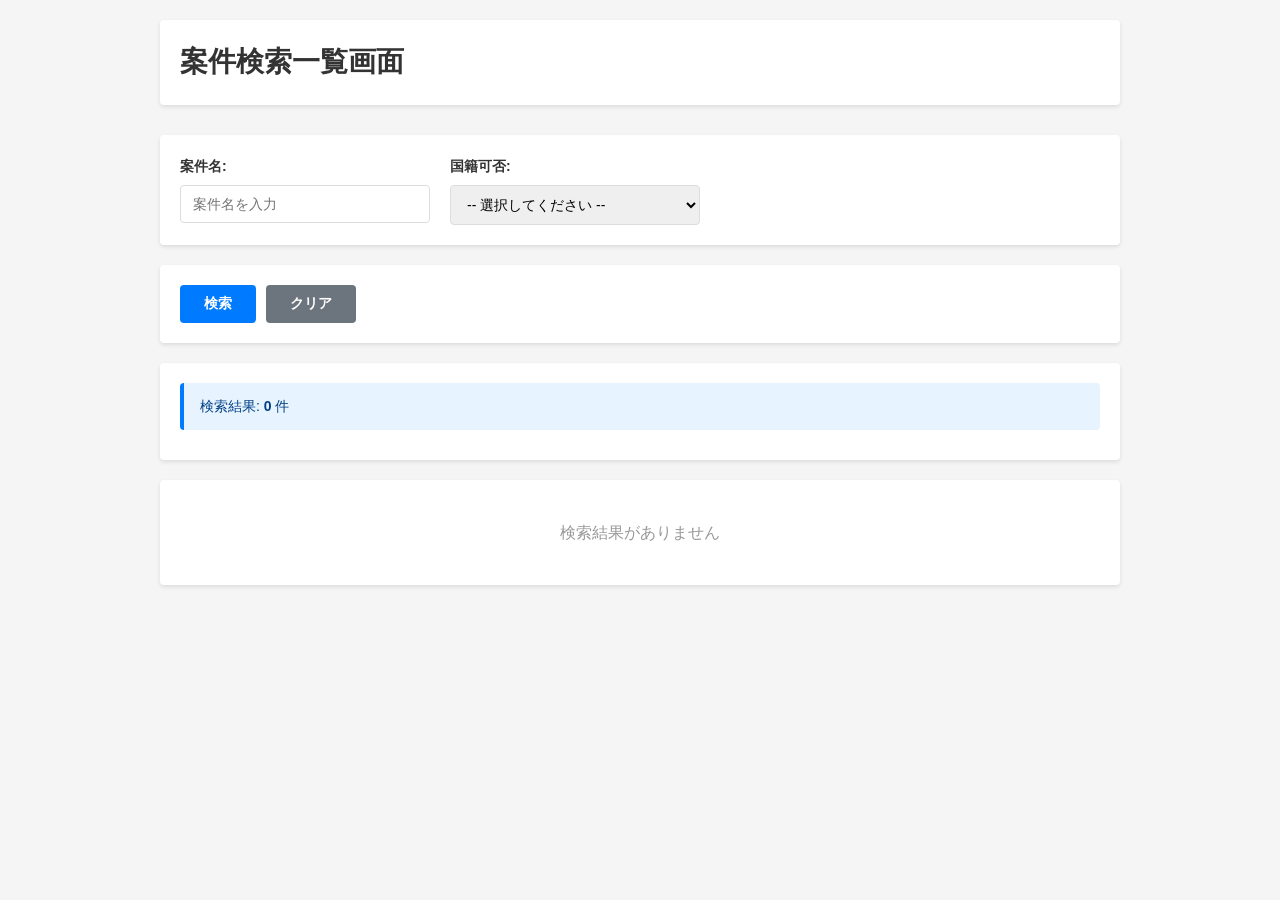
==== source/index.html @ b7bf78bf "初期コミット: 案件検索一覧画面のMD仕様書および実装" ====
<!DOCTYPE html>
<html lang="ja">
<head>
  <meta charset="UTF-8">
  <meta name="viewport" content="width=device-width, initial-scale=1.0">
  <title>案件検索一覧画面</title>
  <link rel="stylesheet" href="css/style.css">
</head>
<body>
  <div class="container">
    <!-- Header -->
    <div class="header">
      <h1>案件検索一覧画面</h1>
    </div>

    <!-- Search Form -->
    <div id="search-form-container"></div>

    <!-- Search Actions -->
    <div id="search-actions-container"></div>

    <!-- Message Area -->
    <div id="message-area-container"></div>

    <!-- Result Table -->
    <div id="result-table-container"></div>
  </div>

  <!-- Application Script -->
  <script type="module" src="js/app.js"></script>
</body>
</html>
---- source/css/style.css ----
/**
 * style.css
 * 案件検索一覧画面のスタイル
 */

* {
  margin: 0;
  padding: 0;
  box-sizing: border-box;
}

body {
  font-family: "Segoe UI", Tahoma, Geneva, Verdana, sans-serif;
  background-color: #f5f5f5;
  color: #333;
  line-height: 1.6;
}

.container {
  max-width: 1000px;
  margin: 0 auto;
  padding: 20px;
}

/* ========== Header ========== */
.header {
  background-color: #fff;
  padding: 20px;
  margin-bottom: 30px;
  border-radius: 4px;
  box-shadow: 0 2px 4px rgba(0, 0, 0, 0.1);
}

.header h1 {
  font-size: 28px;
  color: #333;
  font-weight: 600;
}

/* ========== Search Form ========== */
.search-form {
  background-color: #fff;
  padding: 20px;
  margin-bottom: 20px;
  border-radius: 4px;
  box-shadow: 0 2px 4px rgba(0, 0, 0, 0.1);
  display: flex;
  gap: 20px;
  flex-wrap: wrap;
}

.form-group {
  display: flex;
  flex-direction: column;
  gap: 8px;
}

.form-group label {
  font-weight: 600;
  color: #333;
  font-size: 14px;
}

.form-group input,
.form-group select {
  padding: 10px 12px;
  border: 1px solid #ddd;
  border-radius: 4px;
  font-size: 14px;
  font-family: inherit;
  min-width: 250px;
  transition: border-color 0.3s ease;
}

.form-group input:focus,
.form-group select:focus {
  outline: none;
  border-color: #007bff;
  box-shadow: 0 0 0 3px rgba(0, 123, 255, 0.1);
}

/* ========== Search Actions ========== */
.search-actions {
  background-color: #fff;
  padding: 20px;
  margin-bottom: 20px;
  border-radius: 4px;
  box-shadow: 0 2px 4px rgba(0, 0, 0, 0.1);
  display: flex;
  gap: 10px;
}

.btn {
  padding: 10px 24px;
  border: none;
  border-radius: 4px;
  font-size: 14px;
  font-weight: 600;
  cursor: pointer;
  transition: all 0.3s ease;
  font-family: inherit;
}

.btn-primary {
  background-color: #007bff;
  color: white;
}

.btn-primary:hover:not(:disabled) {
  background-color: #0056b3;
  box-shadow: 0 2px 8px rgba(0, 86, 179, 0.3);
}

.btn-primary:disabled {
  background-color: #ccc;
  cursor: not-allowed;
  opacity: 0.6;
}

.btn-secondary {
  background-color: #6c757d;
  color: white;
}

.btn-secondary:hover:not(:disabled) {
  background-color: #5a6268;
  box-shadow: 0 2px 8px rgba(90, 98, 104, 0.3);
}

.btn-secondary:disabled {
  background-color: #ccc;
  cursor: not-allowed;
  opacity: 0.6;
}

/* ========== Message Area ========== */
.message {
  padding: 12px 16px;
  border-radius: 4px;
  margin-bottom: 10px;
  font-size: 14px;
}

.message-error {
  background-color: #f8d7da;
  color: #721c24;
  border-left: 4px solid #dc3545;
}

.message-info {
  background-color: #d1ecf1;
  color: #0c5460;
  border-left: 4px solid #17a2b8;
}

.message-count {
  background-color: #e7f3ff;
  color: #004085;
  border-left: 4px solid #007bff;
  font-weight: 500;
}

#message-area-container {
  background-color: #fff;
  padding: 20px;
  margin-bottom: 20px;
  border-radius: 4px;
  box-shadow: 0 2px 4px rgba(0, 0, 0, 0.1);
  min-height: 50px;
  display: flex;
  flex-direction: column;
  justify-content: center;
}

/* ========== Result Table ========== */
.result-table {
  background-color: #fff;
  border-radius: 4px;
  box-shadow: 0 2px 4px rgba(0, 0, 0, 0.1);
  overflow: hidden;
}

.projects-table {
  width: 100%;
  border-collapse: collapse;
  font-size: 14px;
}

.projects-table thead {
  background-color: #f8f9fa;
  border-bottom: 2px solid #dee2e6;
}

.projects-table th {
  padding: 15px;
  text-align: left;
  font-weight: 600;
  color: #333;
  white-space: nowrap;
}

.projects-table tbody tr {
  border-bottom: 1px solid #dee2e6;
  transition: background-color 0.2s ease;
}

.projects-table tbody tr:hover {
  background-color: #f8f9fa;
}

.projects-table td {
  padding: 15px;
  color: #333;
}

.projects-table td.align-right {
  text-align: right;
}

.no-results {
  padding: 40px 20px;
  text-align: center;
  color: #999;
  font-size: 16px;
}

/* ========== Responsive ========== */
@media (max-width: 768px) {
  .container {
    padding: 10px;
  }

  .header {
    padding: 15px;
  }

  .header h1 {
    font-size: 20px;
  }

  .search-form {
    flex-direction: column;
    gap: 15px;
  }

  .form-group input,
  .form-group select {
    min-width: 100%;
  }

  .search-actions {
    flex-direction: column;
  }

  .btn {
    width: 100%;
  }

  .projects-table {
    font-size: 12px;
  }

  .projects-table th,
  .projects-table td {
    padding: 10px;
  }

  .message {
    font-size: 12px;
  }
}

@media (max-width: 480px) {
  .container {
    padding: 5px;
  }

  .header h1 {
    font-size: 16px;
  }

  .form-group {
    gap: 5px;
  }

  .form-group label {
    font-size: 12px;
  }

  .projects-table th,
  .projects-table td {
    padding: 8px;
  }

  .projects-table th {
    font-size: 11px;
  }

  .projects-table {
    font-size: 11px;
  }
}
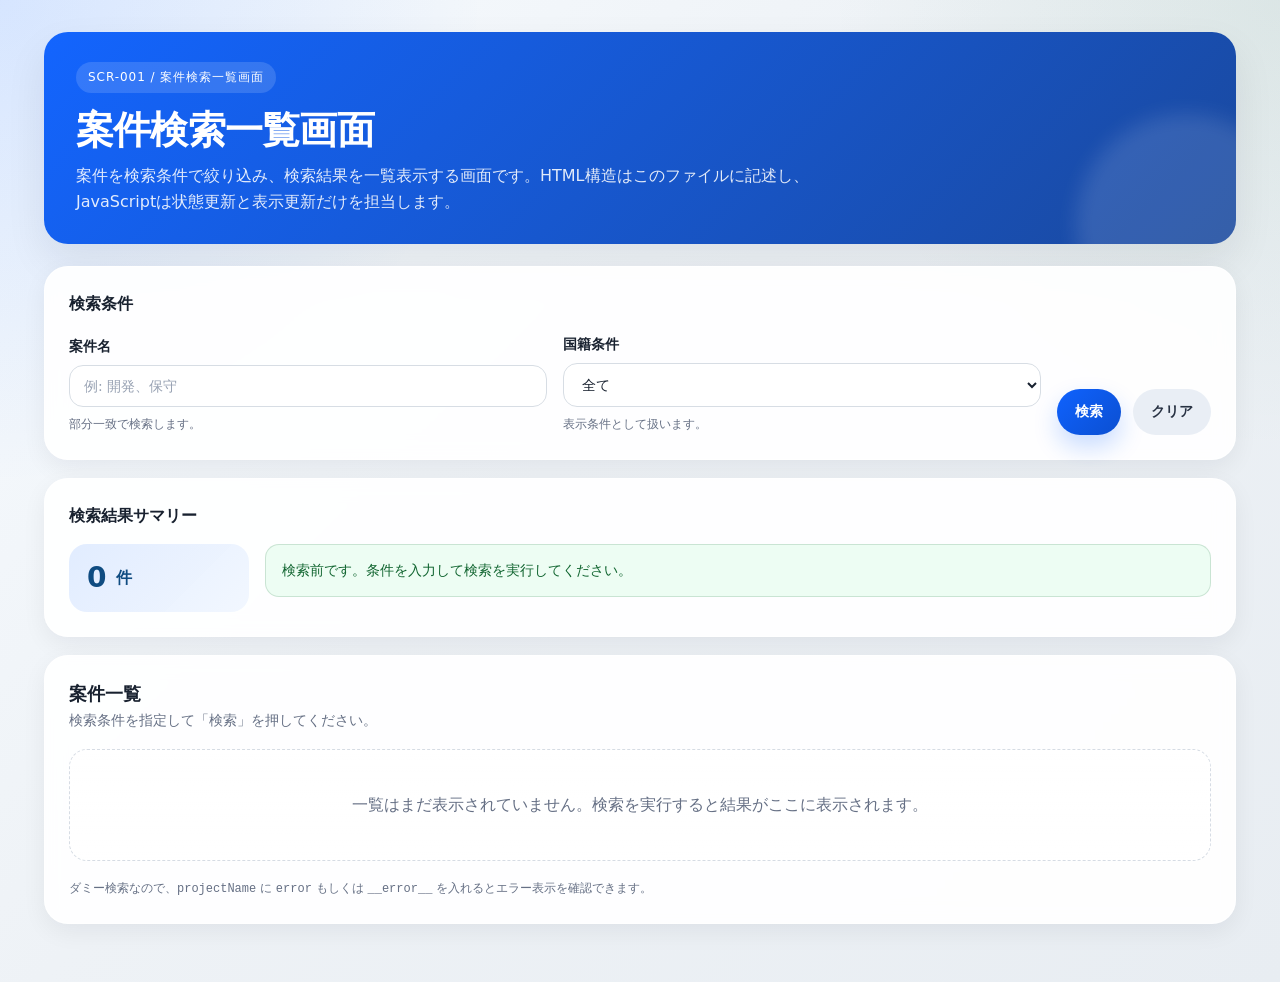
==== commit 637aee89: "feat: regenerate SCR-001 docs and source" ====
--- a/source/index.html
+++ b/source/index.html
@@ -1,32 +1,12 @@
-<!DOCTYPE html>
+﻿<!DOCTYPE html>
 <html lang="ja">
 <head>
   <meta charset="UTF-8">
+  <meta http-equiv="refresh" content="0; url=SCR-001_案件検索一覧画面.html">
   <meta name="viewport" content="width=device-width, initial-scale=1.0">
   <title>案件検索一覧画面</title>
-  <link rel="stylesheet" href="css/style.css">
 </head>
 <body>
-  <div class="container">
-    <!-- Header -->
-    <div class="header">
-      <h1>案件検索一覧画面</h1>
-    </div>
-
-    <!-- Search Form -->
-    <div id="search-form-container"></div>
-
-    <!-- Search Actions -->
-    <div id="search-actions-container"></div>
-
-    <!-- Message Area -->
-    <div id="message-area-container"></div>
-
-    <!-- Result Table -->
-    <div id="result-table-container"></div>
-  </div>
-
-  <!-- Application Script -->
-  <script type="module" src="js/app.js"></script>
+  <p>SCR-001_案件検索一覧画面.html に移動します。</p>
 </body>
 </html>
